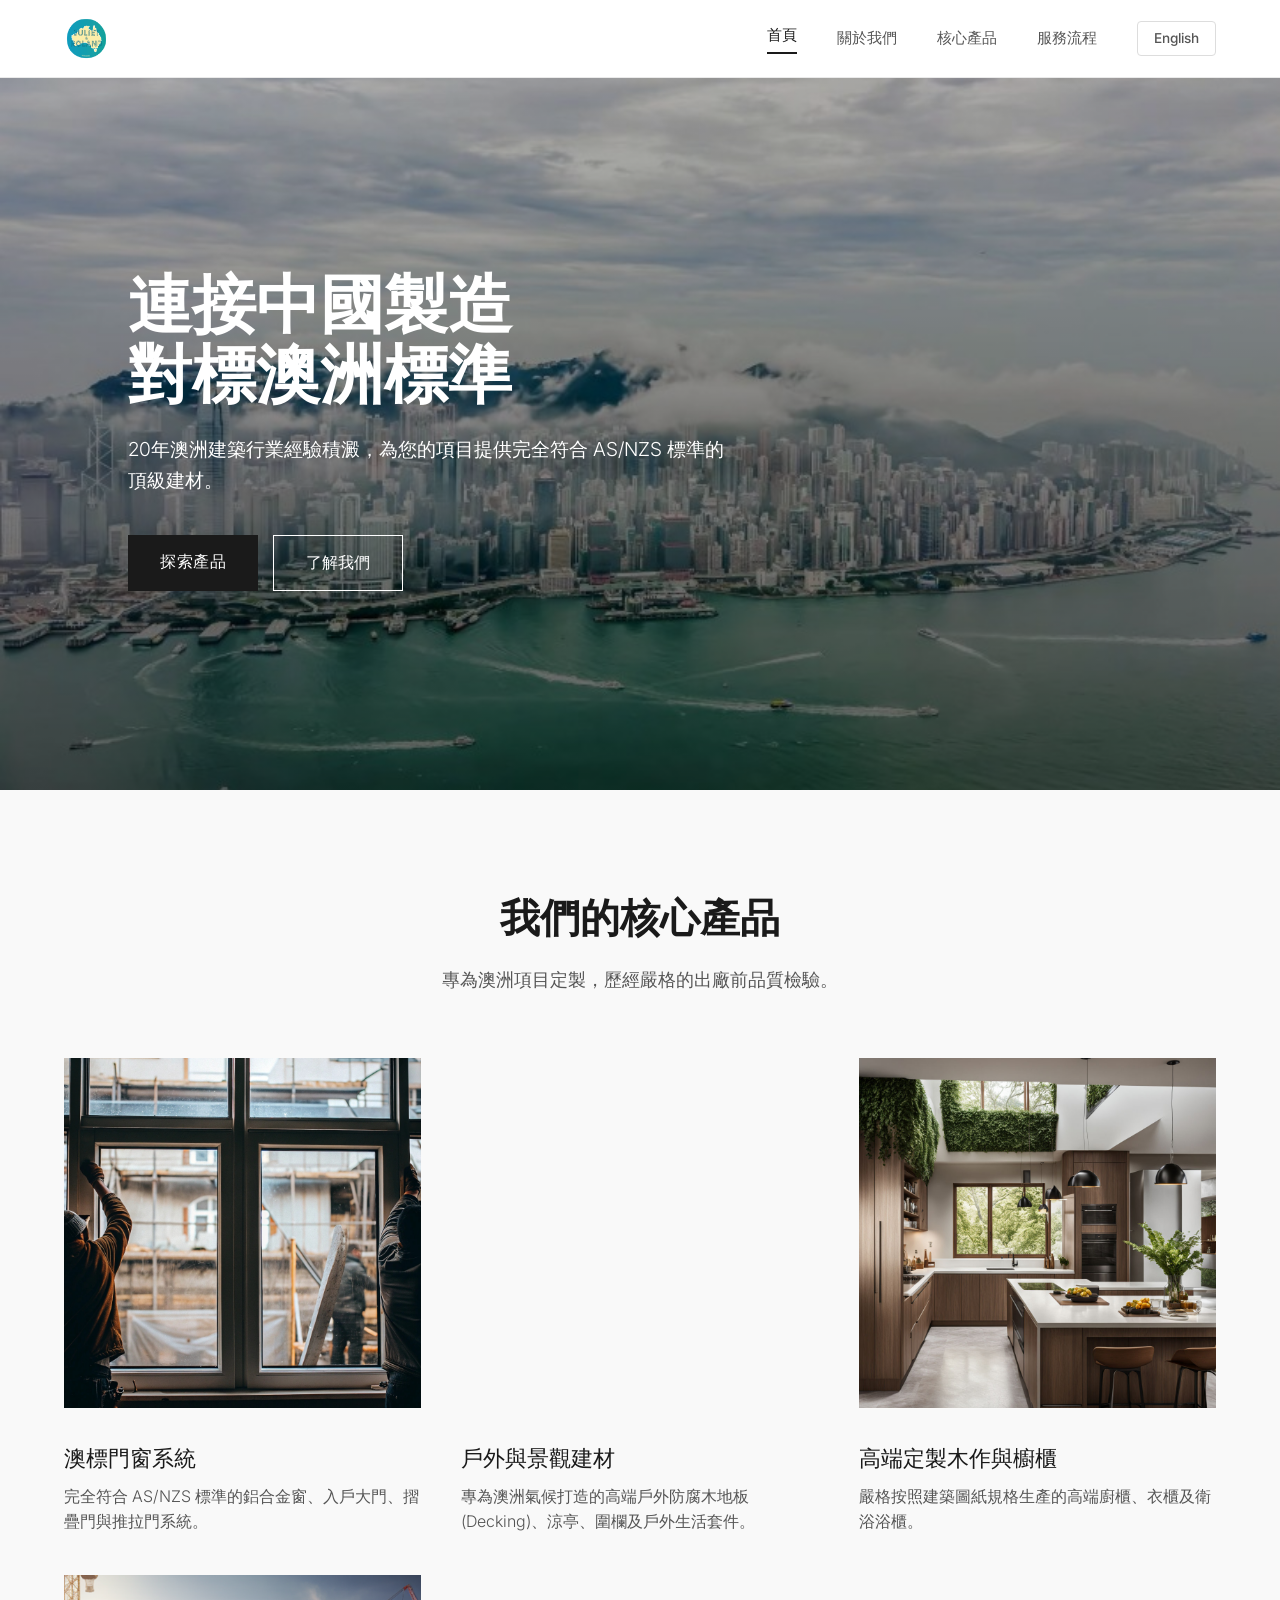
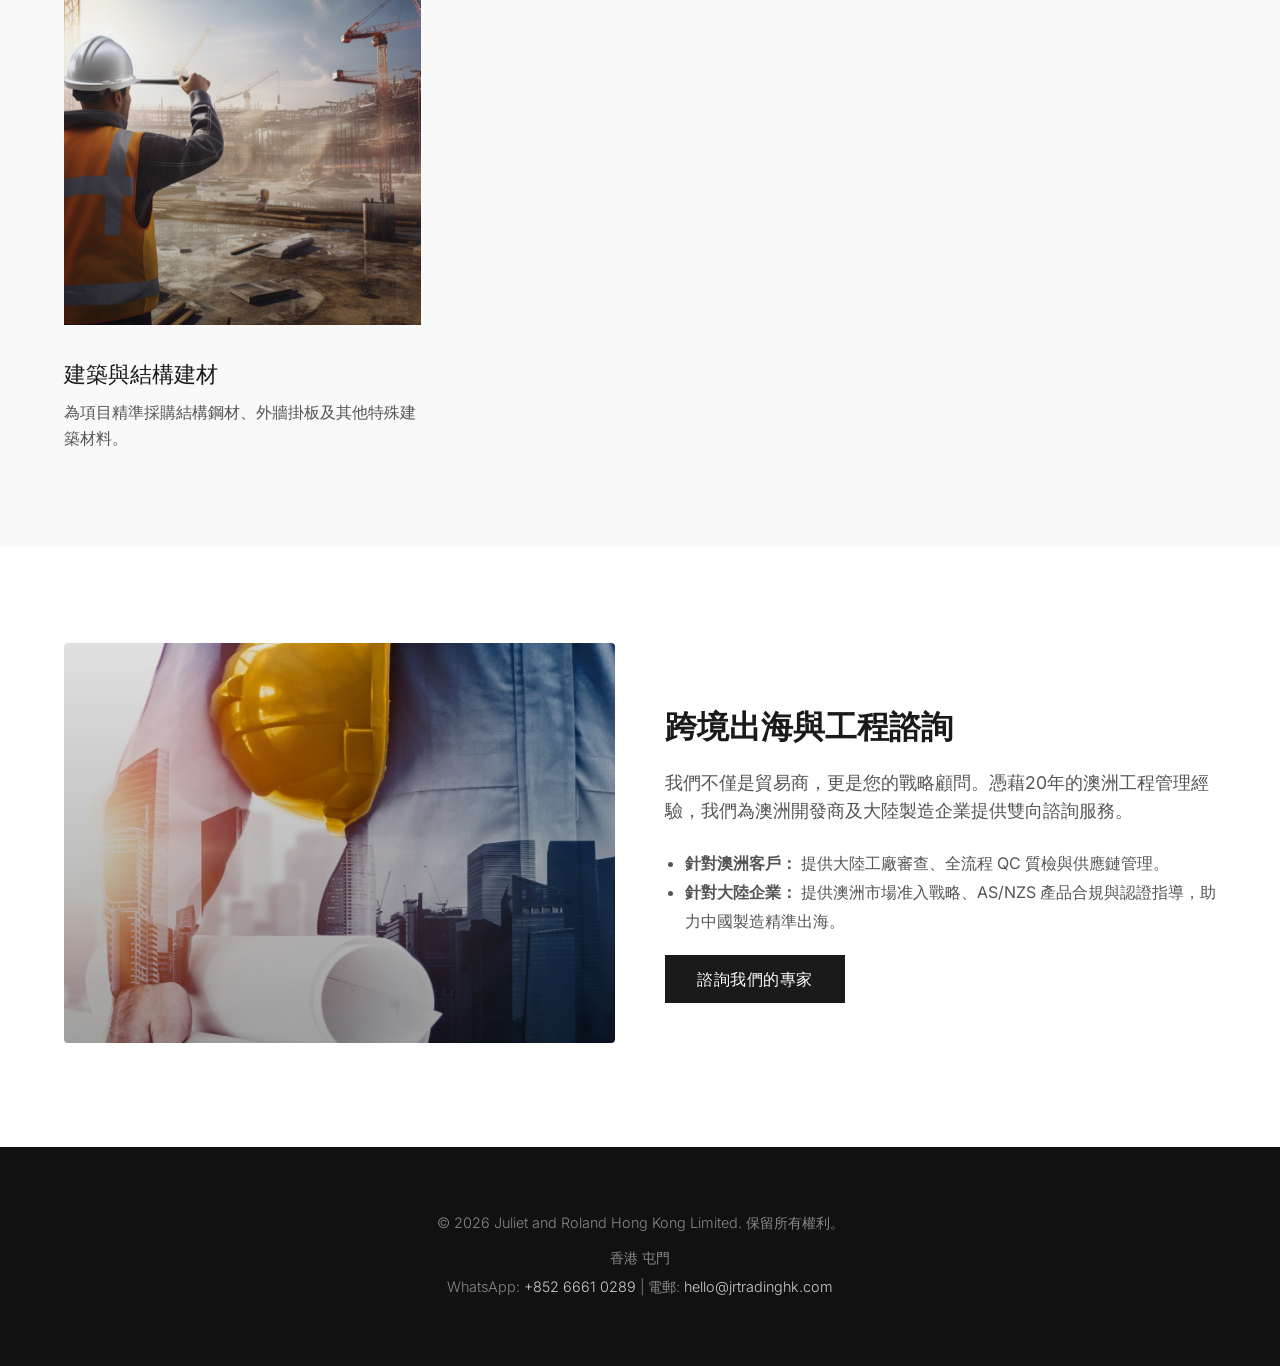
==== zh-hk/index.html @ 2c8ba81b "Add files via upload" ====
<!DOCTYPE html>
<html lang="zh-HK">
<head>
    <meta charset="UTF-8">
    <meta name="viewport" content="width=device-width, initial-scale=1.0">
    <title>首頁 | Juliet & Roland HK</title>
    <link rel="stylesheet" href="../assets/css/style.css">
</head>
<body>
    <header>
        <a href="index.html" class="logo"><img src="../assets/images/logo.png" alt="JR Trading HK Logo"></a>
        <div class="hamburger" onclick="document.getElementById('navLinks').classList.toggle('active')">
            <span></span><span></span><span></span>
        </div>
        <nav class="nav-links" id="navLinks">
            <a href="index.html" class="active">首頁</a>
            <a href="about-us.html">關於我們</a>
            <a href="products.html">核心產品</a>
            <a href="process.html">服務流程</a>
            <a href="../en-home.html" class="lang-btn">English</a>
        </nav>
    </header>

    <section class="hero">
        <h1>連接中國製造<br>對標澳洲標準</h1>
        <p>20年澳洲建築行業經驗積澱，為您的項目提供完全符合 AS/NZS 標準的頂級建材。</p>
        <div style="display: flex; gap: 15px;">
            <a href="products.html" class="btn-solid">探索產品</a>
            <a href="about-us.html" class="btn-outline">了解我們</a>
        </div>
    </section>

    <section class="section section-bg">
        <div class="text-center">
            <h2 class="title">我們的核心產品</h2>
            <p class="subtitle">專為澳洲項目定製，歷經嚴格的出廠前品質檢驗。</p>
        </div>
        <div class="grid-3">
            <a href="products.html" class="product-card">
                <div class="img-wrapper"><img src="../assets/images/product-windows.jpg" alt="澳標門窗"></div>
                <h3>澳標門窗系統</h3>
                <p>完全符合 AS/NZS 標準的鋁合金窗、入戶大門、摺疊門與推拉門系統。</p>
            </a>
            
            <!-- 🌟 Outdoor Video Card 🌟 -->
            <a href="products.html" class="product-card">
                <div class="img-wrapper">
                    <video autoplay loop muted playsinline>
                        <source src="../assets/images/product-outdoor.mp4" type="video/mp4">
                    </video>
                </div>
                <h3>戶外與景觀建材</h3>
                <p>專為澳洲氣候打造的高端戶外防腐木地板 (Decking)、涼亭、圍欄及戶外生活套件。</p>
            </a>

            <a href="products.html" class="product-card">
                <div class="img-wrapper"><img src="../assets/images/product-cabinets.jpg" alt="定製櫥櫃"></div>
                <h3>高端定製木作與櫥櫃</h3>
                <p>嚴格按照建築圖紙規格生產的高端廚櫃、衣櫃及衛浴浴櫃。</p>
            </a>
            <a href="products.html" class="product-card">
                <div class="img-wrapper"><img src="../assets/images/product-steel.jpg" alt="結構建材"></div>
                <h3>建築與結構建材</h3>
                <p>為項目精準採購結構鋼材、外牆掛板及其他特殊建築材料。</p>
            </a>
        </div>
    </section>

    <section class="section">
        <div style="display: flex; flex-wrap: wrap; gap: 50px; align-items: center; max-width: 1200px; margin: 0 auto;">
            <div style="flex: 1; min-width: 300px;">
                <img src="../assets/images/service-consulting.jpg" alt="跨境出海與工程諮詢" style="width: 100%; height: 400px; object-fit: cover; border-radius: 4px;">
            </div>
            <div style="flex: 1; min-width: 300px;">
                <h2 class="title" style="font-size: 2rem;">跨境出海與工程諮詢</h2>
                <p style="color: var(--text-light); margin-bottom: 1.5rem; font-size: 1.1rem;">我們不僅是貿易商，更是您的戰略顧問。憑藉20年的澳洲工程管理經驗，我們為澳洲開發商及大陸製造企業提供雙向諮詢服務。</p>
                <ul style="color: var(--text-light); margin-bottom: 2rem; padding-left: 20px; line-height: 1.8;">
                    <li><strong>針對澳洲客戶：</strong> 提供大陸工廠審查、全流程 QC 質檢與供應鏈管理。</li>
                    <li><strong>針對大陸企業：</strong> 提供澳洲市場准入戰略、AS/NZS 產品合規與認證指導，助力中國製造精準出海。</li>
                </ul>
                <a href="https://wa.me/85266610289" class="btn-solid" target="_blank">諮詢我們的專家</a>
            </div>
        </div>
    </section>

    <footer>
        <p>&copy; 2026 Juliet and Roland Hong Kong Limited. 保留所有權利。</p>
        <p style="margin-top: 10px; line-height: 2;">
            香港 屯門<br>
            WhatsApp: <a href="https://wa.me/85266610289" style="color: #ccc; text-decoration: none;">+852 6661 0289</a> | 
            電郵: <a href="mailto:hello@jrtradinghk.com" style="color: #ccc; text-decoration: none;">hello@jrtradinghk.com</a>
        </p>
    </footer>
</html>
---- assets/css/style.css ----
/* /assets/css/style.css - Metricon Inspired Style with Image Logo */
@import url('https://fonts.googleapis.com/css2?family=Inter:wght@300;400;500;600;700&display=swap');

:root {
    --text-dark: #1a1a1a;
    --text-light: #555555;
    --accent-color: #222222;
    --bg-light: #f9f9f9;
}

* { margin: 0; padding: 0; box-sizing: border-box; }
body { font-family: 'Inter', 'PingFang HK', sans-serif; color: var(--text-dark); line-height: 1.6; background-color: #ffffff; }

header {
    position: fixed; top: 0; width: 100%; z-index: 1000;
    background: #ffffff; padding: 1rem 5%;
    display: flex; justify-content: space-between; align-items: center;
    border-bottom: 1px solid #eaeaea; transition: all 0.3s ease;
}

/* 🌟 控制 Logo 图片的样式 🌟 */
.logo { display: flex; align-items: center; text-decoration: none; }
.logo img { height: 45px; width: auto; max-width: 200px; object-fit: contain; }

.nav-links { display: flex; gap: 40px; align-items: center; }
.nav-links a { color: var(--text-light); text-decoration: none; font-size: 0.95rem; font-weight: 500; transition: color 0.3s; }
.nav-links a:hover, .nav-links a.active { color: var(--text-dark); border-bottom: 2px solid var(--text-dark); padding-bottom: 4px; }
.lang-btn { border: 1px solid #ddd; padding: 6px 16px; border-radius: 4px; font-size: 0.85rem !important; }
.lang-btn:hover { background: #f4f4f4; border-bottom: 1px solid #ddd !important; }

.hamburger { display: none; cursor: pointer; flex-direction: column; gap: 5px; }
.hamburger span { width: 25px; height: 2px; background: var(--text-dark); }

.hero {
    height: 80vh; min-height: 500px; display: flex; flex-direction: column; justify-content: center; align-items: flex-start; padding: 0 10%;
    background: linear-gradient(rgba(0,0,0,0.3), rgba(0,0,0,0.5)), url('../images/hero-home.jpg') center/cover;
    color: white; margin-top: 70px;
}
.hero h1 { font-size: 4rem; font-weight: 600; line-height: 1.1; margin-bottom: 1.5rem; max-width: 800px; }
.hero p { font-size: 1.2rem; margin-bottom: 2.5rem; font-weight: 300; max-width: 600px; }

.btn-solid { background: var(--text-dark); color: white; padding: 14px 32px; text-decoration: none; font-weight: 500; letter-spacing: 0.5px; transition: 0.3s; }
.btn-solid:hover { background: #444; }
.btn-outline { border: 1px solid white; color: white; padding: 14px 32px; text-decoration: none; font-weight: 500; transition: 0.3s; }
.btn-outline:hover { background: white; color: var(--text-dark); }

.section { padding: 6rem 5%; }
.section-bg { background-color: var(--bg-light); }
.text-center { text-align: center; }
.title { font-size: 2.5rem; font-weight: 600; margin-bottom: 1rem; color: var(--text-dark); }
.subtitle { font-size: 1.1rem; color: var(--text-light); margin-bottom: 4rem; font-weight: 300; }

.grid-3 { display: grid; grid-template-columns: repeat(auto-fit, minmax(320px, 1fr)); gap: 40px; }
.product-card { text-decoration: none; color: inherit; display: block; }
.img-wrapper { overflow: hidden; margin-bottom: 1.5rem; }
.product-card img, .product-card video { width: 100%; height: 350px; object-fit: cover; transition: transform 0.6s ease; }
.product-card:hover img, .product-card:hover video { transform: scale(1.05); }
.product-card h3 { font-size: 1.4rem; font-weight: 500; margin-bottom: 0.5rem; }
.product-card p { color: var(--text-light); font-weight: 300; }

footer { background: #111; color: #888; padding: 4rem 5%; text-align: center; font-size: 0.9rem; font-weight: 300; }

@media (max-width: 768px) {
    .nav-links { display: none; flex-direction: column; position: absolute; top: 100%; left: 0; width: 100%; background: #fff; padding: 2rem 0; box-shadow: 0 10px 15px -3px rgba(0,0,0,0.1); }
    .nav-links.active { display: flex; }
    .hamburger { display: flex; }
    .hero h1 { font-size: 2.5rem; }
    .hero { height: 60vh; }
}
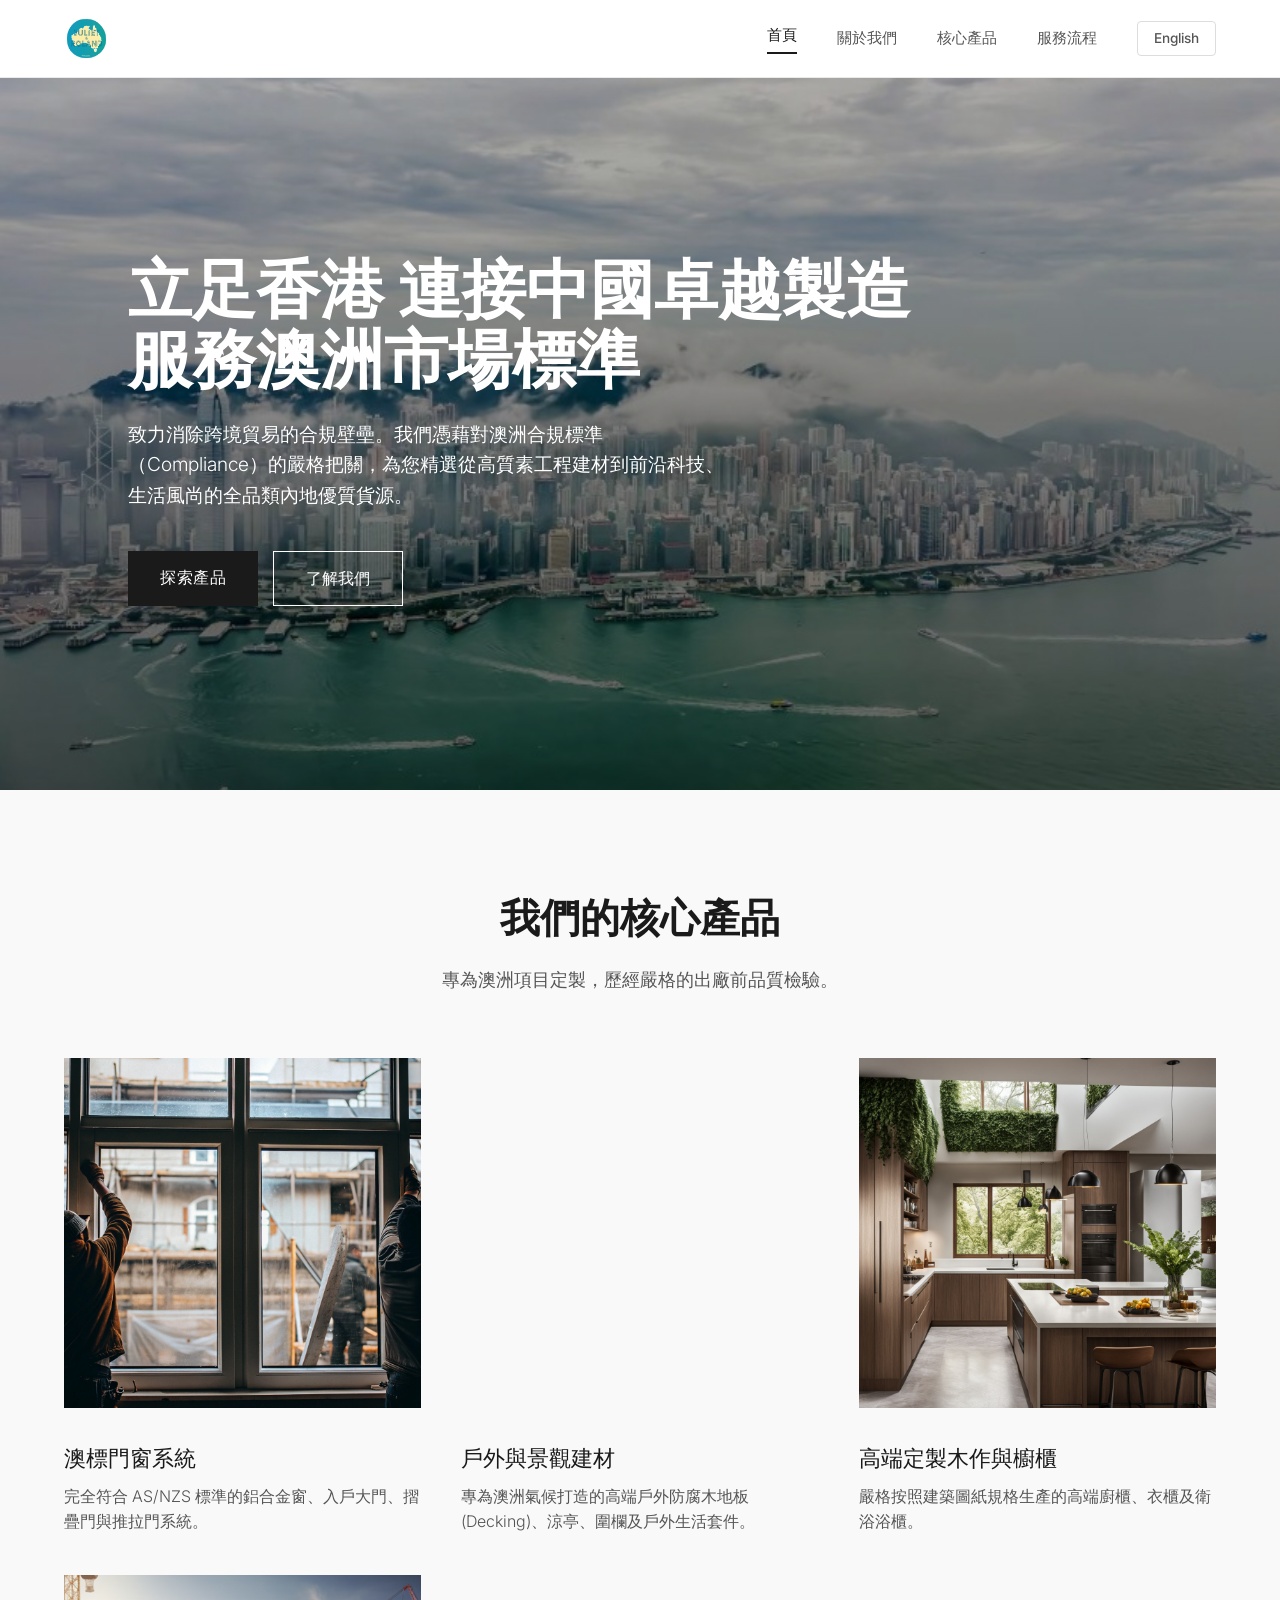
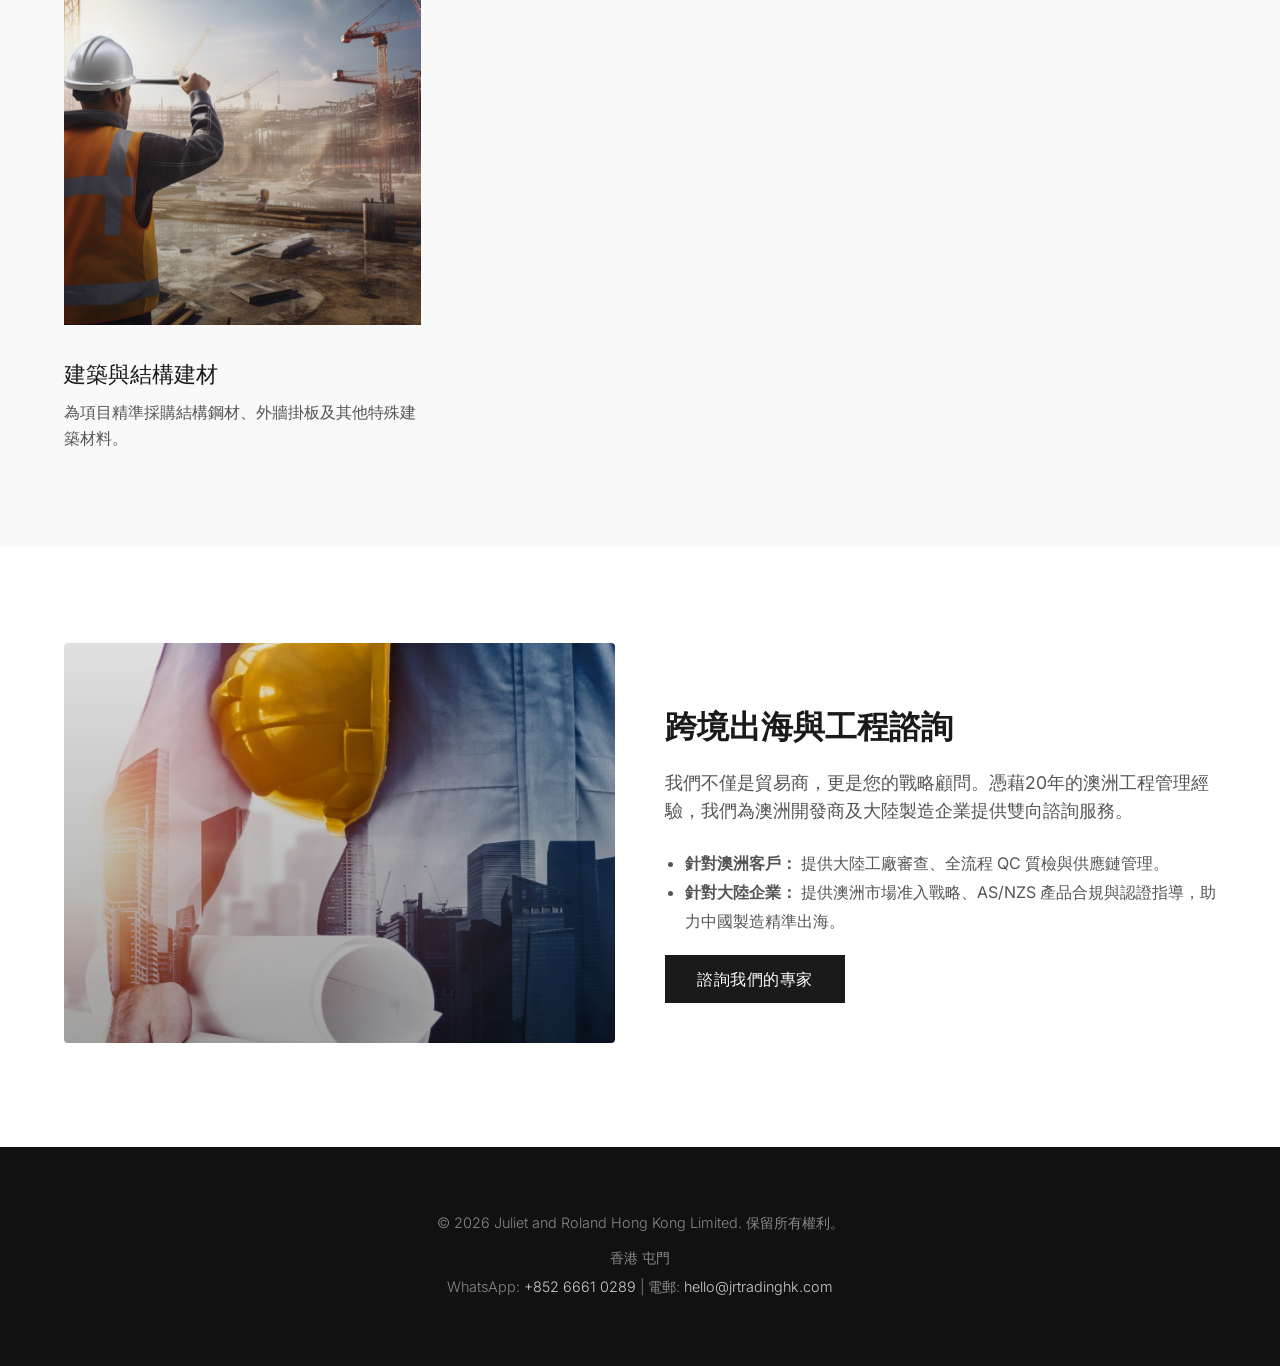
==== commit 2a792aeb: "Update index.html" ====
--- a/zh-hk/index.html
+++ b/zh-hk/index.html
@@ -3,8 +3,9 @@
 <head>
     <meta charset="UTF-8">
     <meta name="viewport" content="width=device-width, initial-scale=1.0">
-    <title>首頁 | Juliet & Roland HK</title>
+    <title>首頁 | Juliet & Roland Hong Kong Limited</title>
     <link rel="stylesheet" href="../assets/css/style.css">
+    <link rel="canonical" href="https://jrtradinghk.com/zh-hk/index.html" />
 </head>
 <body>
     <header>
@@ -22,8 +23,8 @@
     </header>
 
     <section class="hero">
-        <h1>連接中國製造<br>對標澳洲標準</h1>
-        <p>20年澳洲建築行業經驗積澱，為您的項目提供完全符合 AS/NZS 標準的頂級建材。</p>
+        <h1>立足香港 連接中國卓越製造<br>服務澳洲市場標準</h1>
+        <p>致力消除跨境貿易的合規壁壘。我們憑藉對澳洲合規標準（Compliance）的嚴格把關，為您精選從高質素工程建材到前沿科技、生活風尚的全品類內地優質貨源。</p>
         <div style="display: flex; gap: 15px;">
             <a href="products.html" class="btn-solid">探索產品</a>
             <a href="about-us.html" class="btn-outline">了解我們</a>
@@ -91,4 +92,4 @@
             電郵: <a href="mailto:hello@jrtradinghk.com" style="color: #ccc; text-decoration: none;">hello@jrtradinghk.com</a>
         </p>
     </footer>
-</html>+</html>
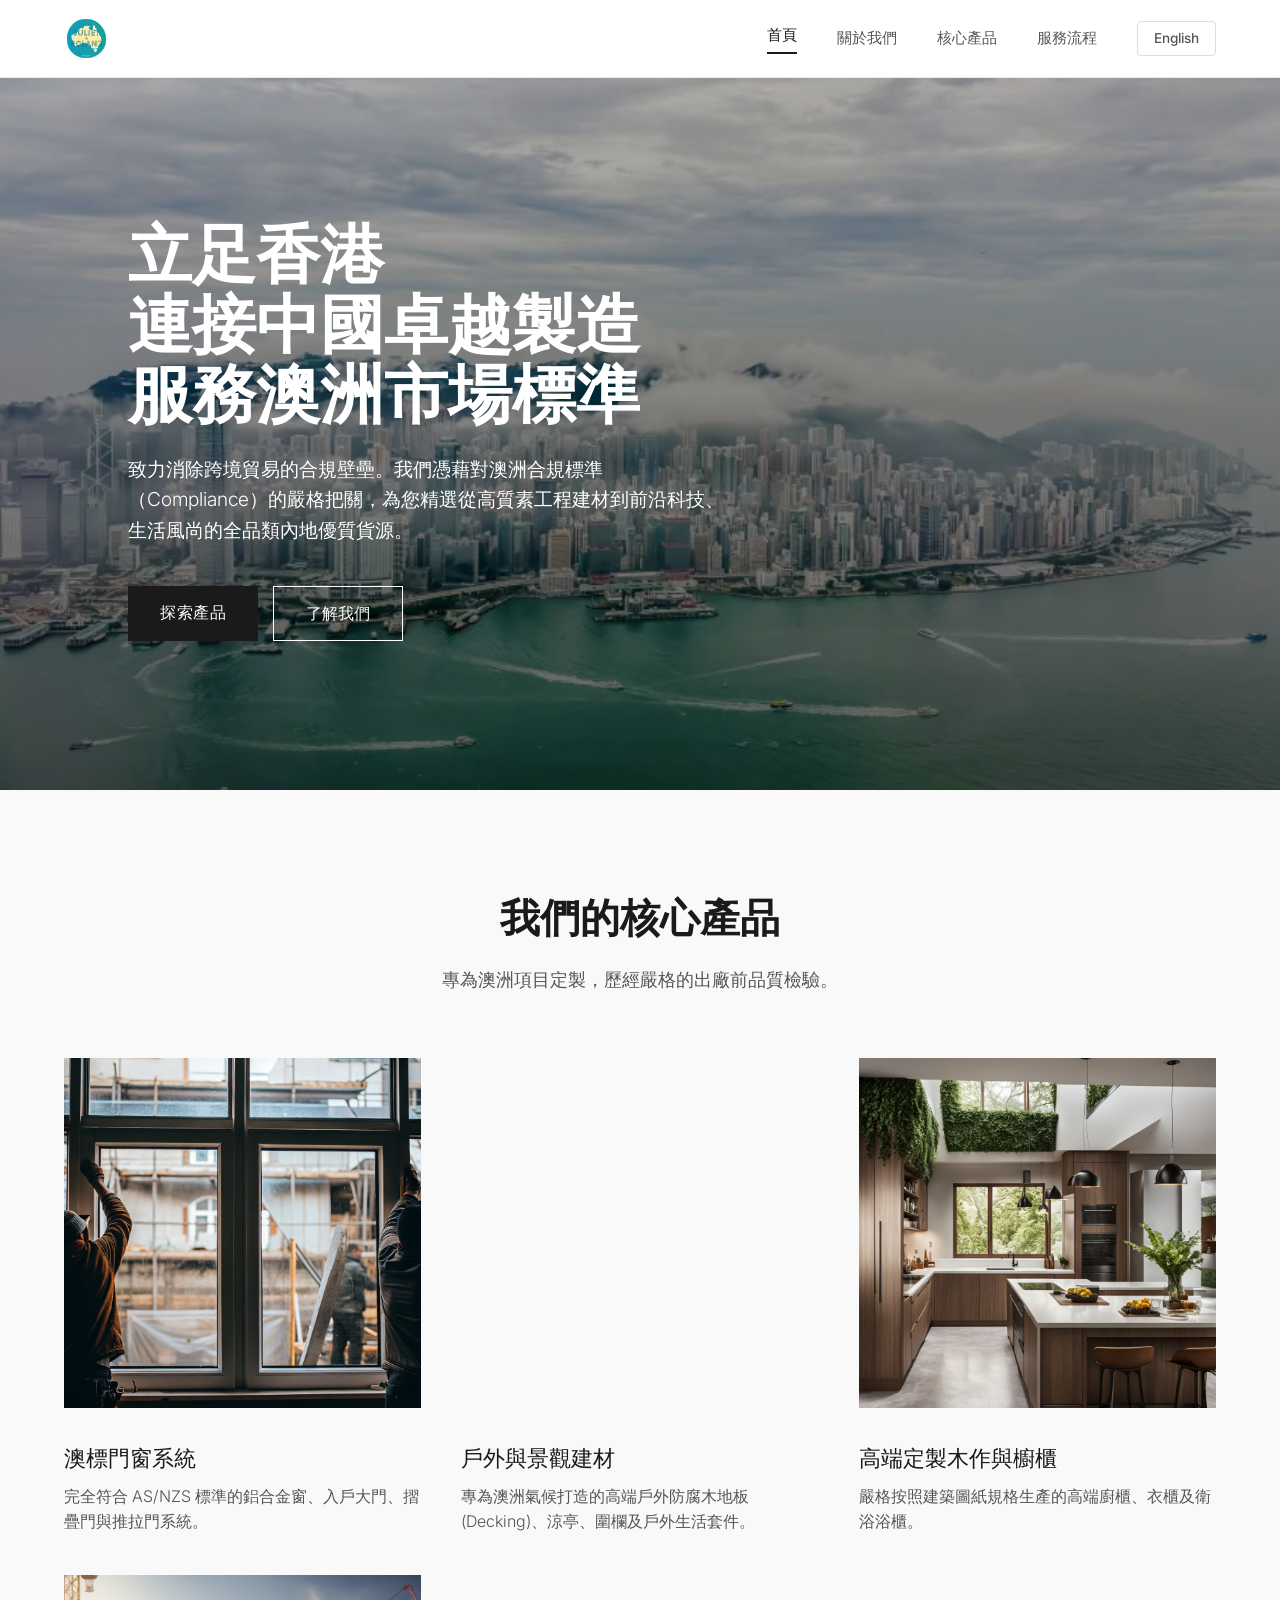
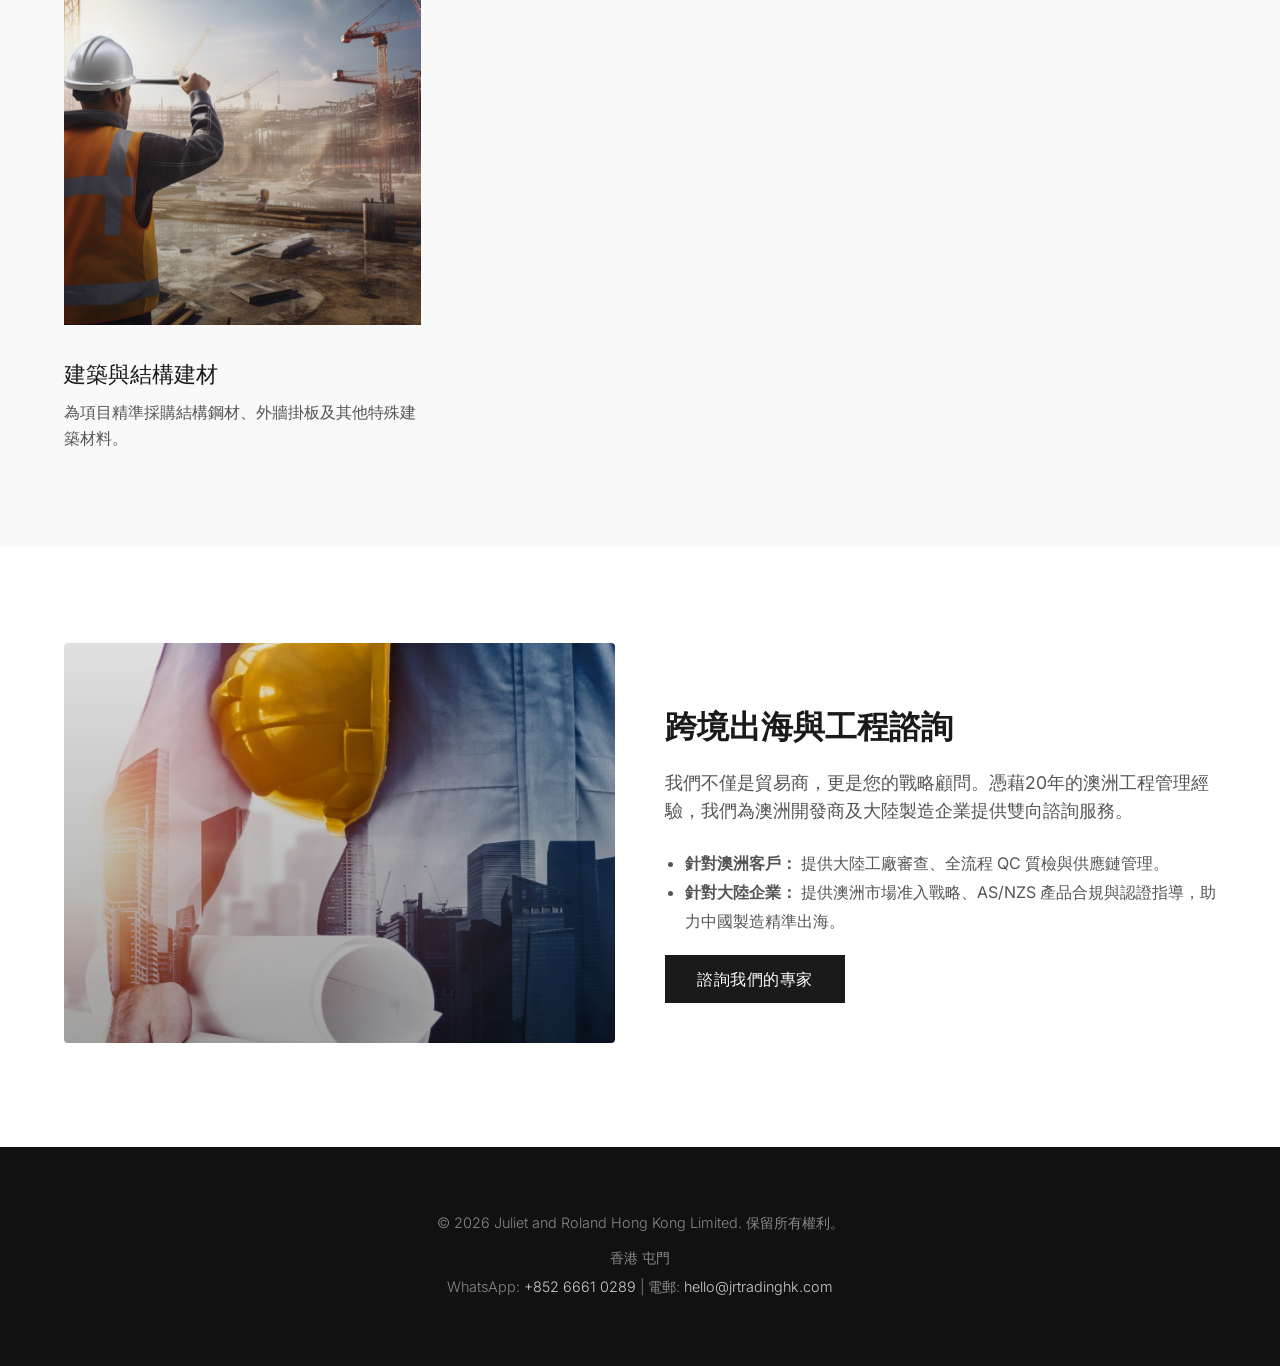
==== commit 899941fe: "Update index.html" ====
--- a/zh-hk/index.html
+++ b/zh-hk/index.html
@@ -23,7 +23,7 @@
     </header>
 
     <section class="hero">
-        <h1>立足香港 連接中國卓越製造<br>服務澳洲市場標準</h1>
+        <h1>立足香港<br>連接中國卓越製造<br>服務澳洲市場標準</h1>
         <p>致力消除跨境貿易的合規壁壘。我們憑藉對澳洲合規標準（Compliance）的嚴格把關，為您精選從高質素工程建材到前沿科技、生活風尚的全品類內地優質貨源。</p>
         <div style="display: flex; gap: 15px;">
             <a href="products.html" class="btn-solid">探索產品</a>
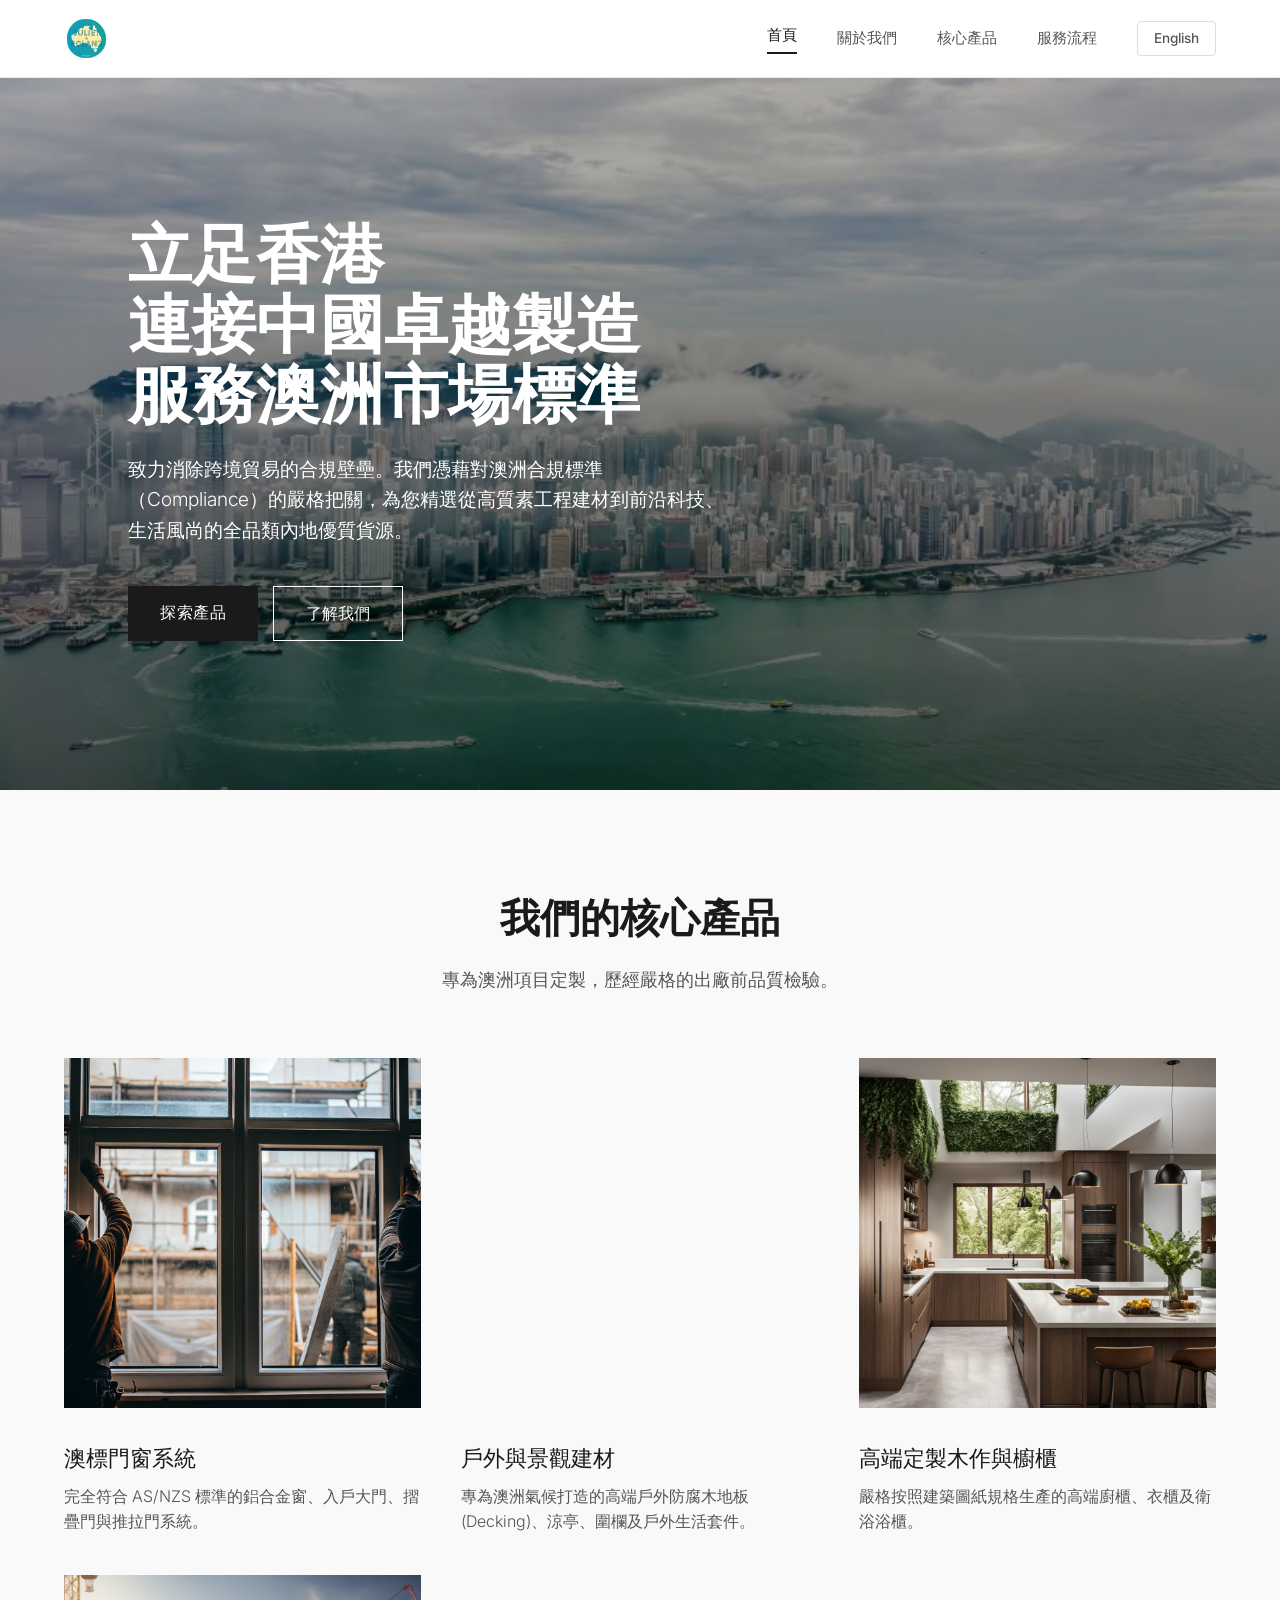
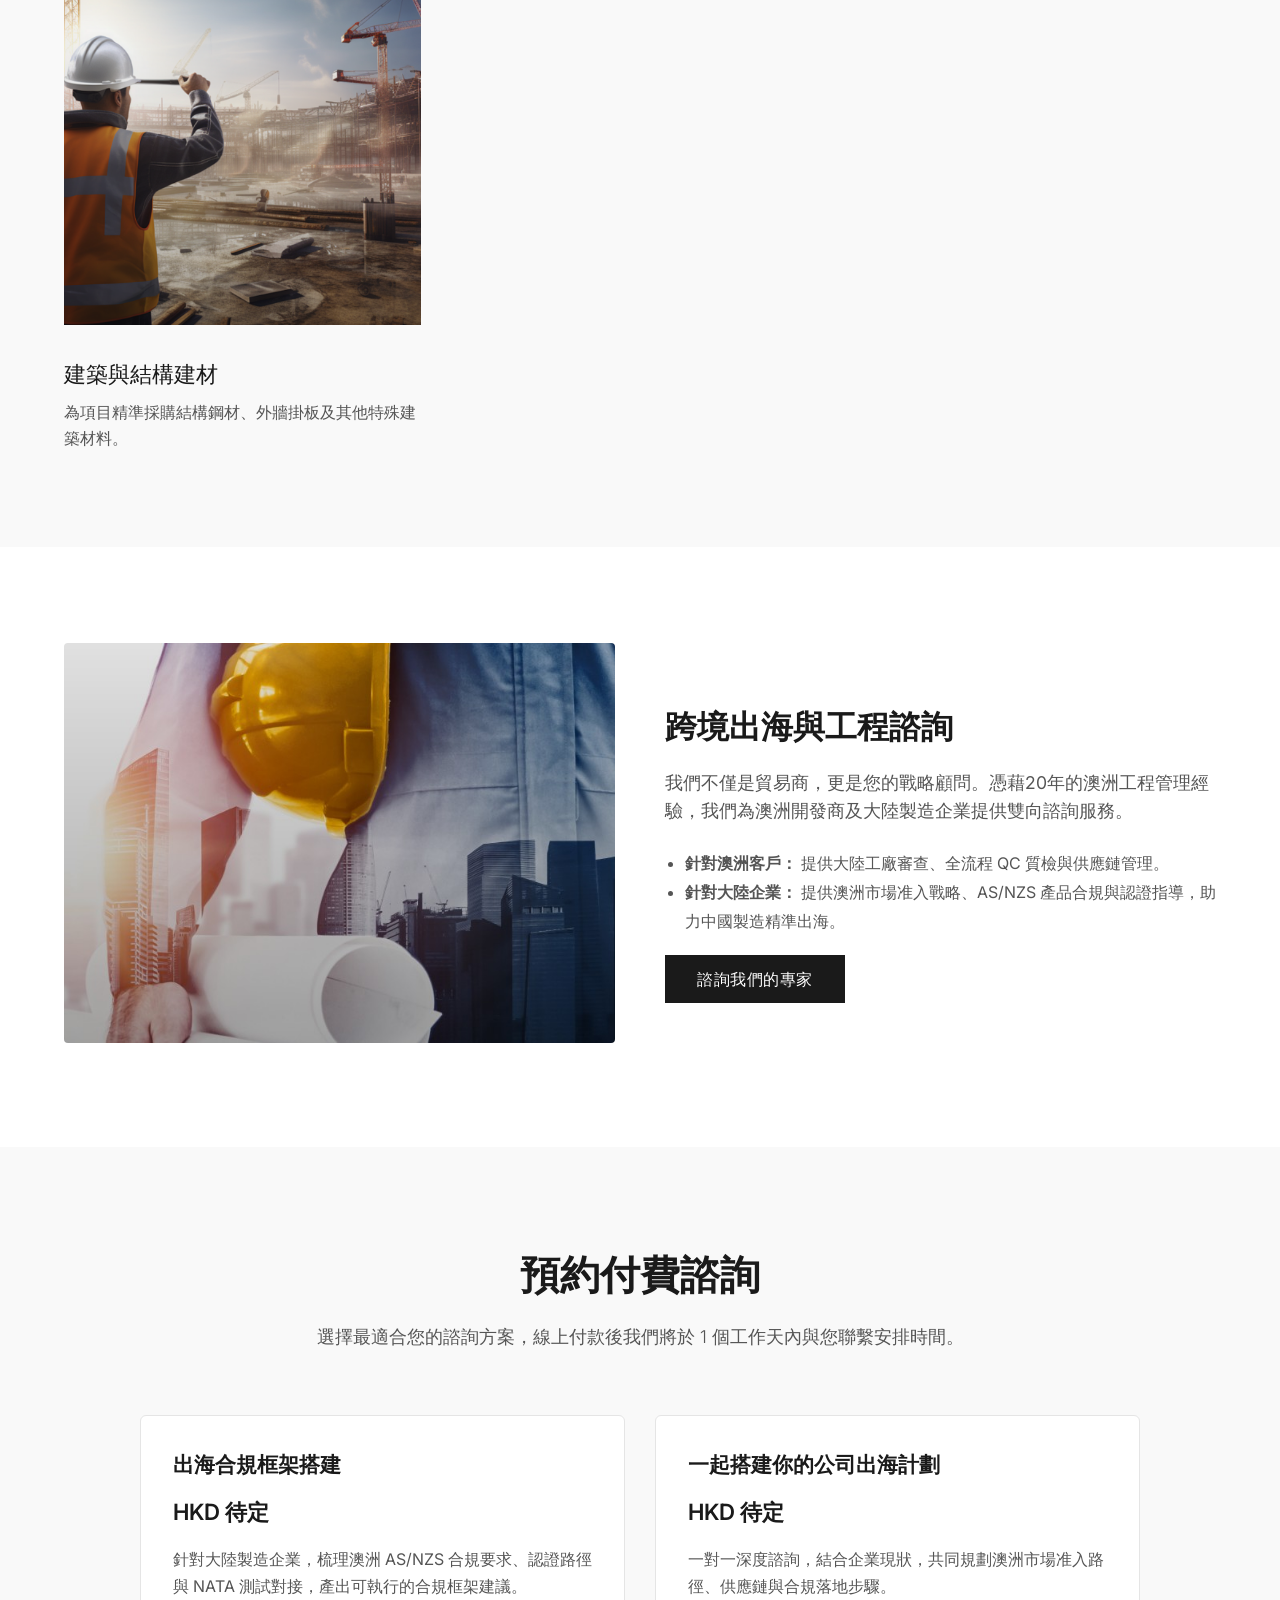
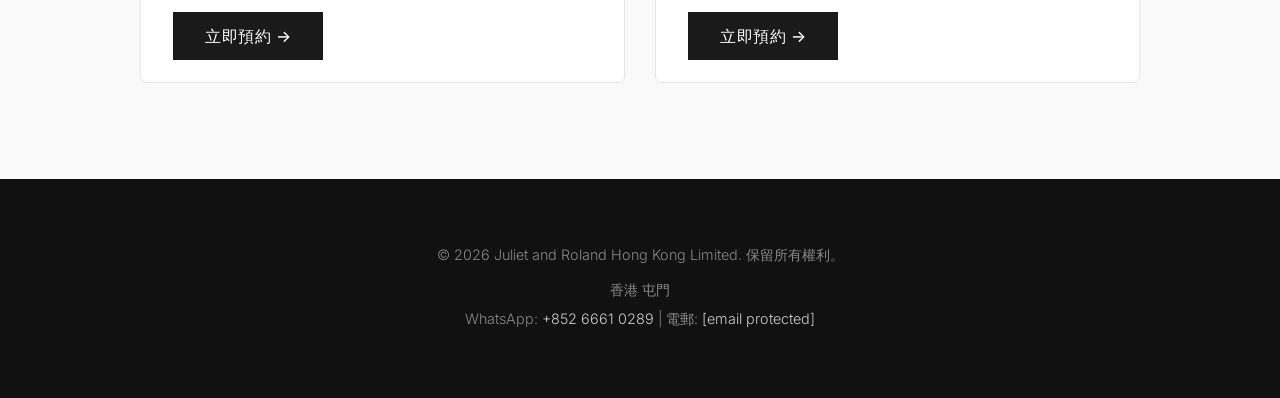
==== commit 7c3895e5: "Update index.html" ====
--- a/zh-hk/index.html
+++ b/zh-hk/index.html
@@ -6,6 +6,40 @@
     <title>首頁 | Juliet & Roland Hong Kong Limited</title>
     <link rel="stylesheet" href="../assets/css/style.css">
     <link rel="canonical" href="https://jrtradinghk.com/zh-hk/index.html" />
+    <style>
+        /* ── 付費預約卡片（Stripe Payment Link 佔位）───────────────────── */
+        .booking-grid {
+            display: flex;
+            flex-wrap: wrap;
+            gap: 30px;
+            max-width: 1000px;
+            margin: 0 auto;
+        }
+        .booking-card {
+            flex: 1;
+            min-width: 280px;
+            background: #fff;
+            border: 1px solid #e5e5e5;
+            border-radius: 6px;
+            padding: 2rem;
+            text-align: left;
+        }
+        .booking-card h3 {
+            font-size: 1.3rem;
+            margin-bottom: 0.8rem;
+        }
+        .booking-card p {
+            color: var(--text-light);
+            margin-bottom: 1.5rem;
+            line-height: 1.7;
+        }
+        .booking-card .price {
+            font-size: 1.4rem;
+            font-weight: 600;
+            margin-bottom: 1rem;
+            display: block;
+        }
+    </style>
 </head>
 <body>
     <header>
@@ -42,7 +76,7 @@
                 <h3>澳標門窗系統</h3>
                 <p>完全符合 AS/NZS 標準的鋁合金窗、入戶大門、摺疊門與推拉門系統。</p>
             </a>
-            
+
             <!-- 🌟 Outdoor Video Card 🌟 -->
             <a href="products.html" class="product-card">
                 <div class="img-wrapper">
@@ -84,12 +118,39 @@
         </div>
     </section>
 
+    <!-- ═══════════════════════════════════════════════════════════
+         付費預約區塊 — Stripe Payment Link 佔位符
+         上線前：把兩個 href 換成真實的 Stripe Payment Link
+         （Stripe Dashboard → Payment Links → 建立產品 → 複製連結）
+    ═══════════════════════════════════════════════════════════ -->
+    <section class="section section-bg">
+        <div class="text-center" style="margin-bottom: 2.5rem;">
+            <h2 class="title">預約付費諮詢</h2>
+            <p class="subtitle">選擇最適合您的諮詢方案，線上付款後我們將於 1 個工作天內與您聯繫安排時間。</p>
+        </div>
+        <div class="booking-grid">
+            <div class="booking-card">
+                <h3>出海合規框架搭建</h3>
+                <span class="price">HKD 待定</span>
+                <p>針對大陸製造企業，梳理澳洲 AS/NZS 合規要求、認證路徑與 NATA 測試對接，產出可執行的合規框架建議。</p>
+                <a href="https://buy.stripe.com/fZu7sNeDw2KDbd13CS04800" class="btn-solid" target="_blank">立即預約 →</a>
+            </div>
+            <div class="booking-card">
+                <h3>一起搭建你的公司出海計劃</h3>
+                <span class="price">HKD 待定</span>
+                <p>一對一深度諮詢，結合企業現狀，共同規劃澳洲市場准入路徑、供應鏈與合規落地步驟。</p>
+                <a href="https://buy.stripe.com/fZu7sNeDw2KDbd13CS04800" class="btn-solid" target="_blank">立即預約 →</a>
+            </div>
+        </div>
+    </section>
+
     <footer>
         <p>&copy; 2026 Juliet and Roland Hong Kong Limited. 保留所有權利。</p>
         <p style="margin-top: 10px; line-height: 2;">
             香港 屯門<br>
             WhatsApp: <a href="https://wa.me/85266610289" style="color: #ccc; text-decoration: none;">+852 6661 0289</a> | 
-            電郵: <a href="mailto:hello@jrtradinghk.com" style="color: #ccc; text-decoration: none;">hello@jrtradinghk.com</a>
+            電郵: <a href="/cdn-cgi/l/email-protection#7f171a1313103f150d0b0d1e1b1611181714511c1012" style="color: #ccc; text-decoration: none;"><span class="__cf_email__" data-cfemail="bad2dfd6d6d5fad0c8cec8dbded3d4ddd2d194d9d5d7">[email&#160;protected]</span></a>
         </p>
     </footer>
+<script data-cfasync="false" src="/cdn-cgi/scripts/5c5dd728/cloudflare-static/email-decode.min.js"></script><script type="module" src="https://static.cloudflareinsights.com/beacon.min.js/v4513226cdae34746b4dedf0b4dfa099e1781791509496" integrity="sha512-ZE9pZaUXND66v380QUtch/5sE9tPFh2zg45pR2PB0CVkCtOREv2AJKkSidISWkysEuQ0EH8faUU5du78bx87UQ==" data-cf-beacon='{"version":"2024.11.0","token":"1346921a63df40ac875e0188ce0958f3","r":1}' crossorigin="anonymous"></script>
 </html>
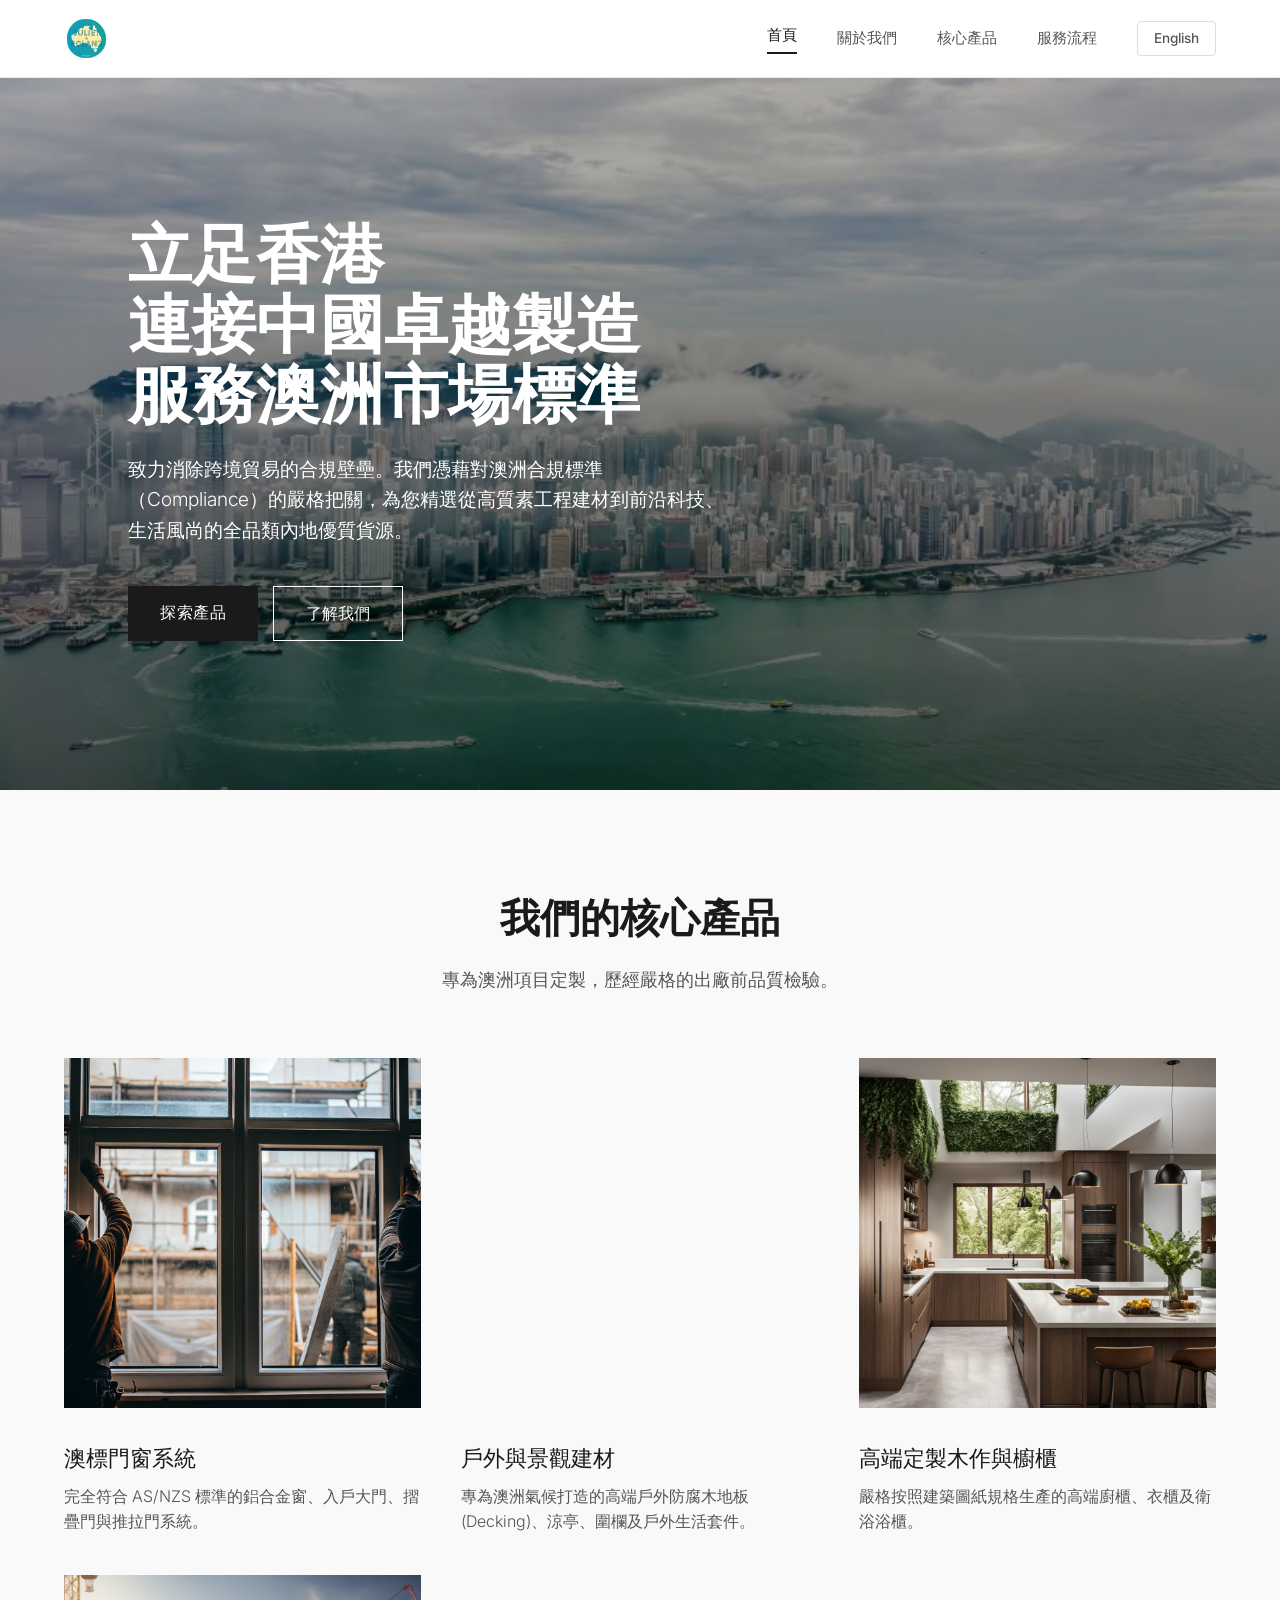
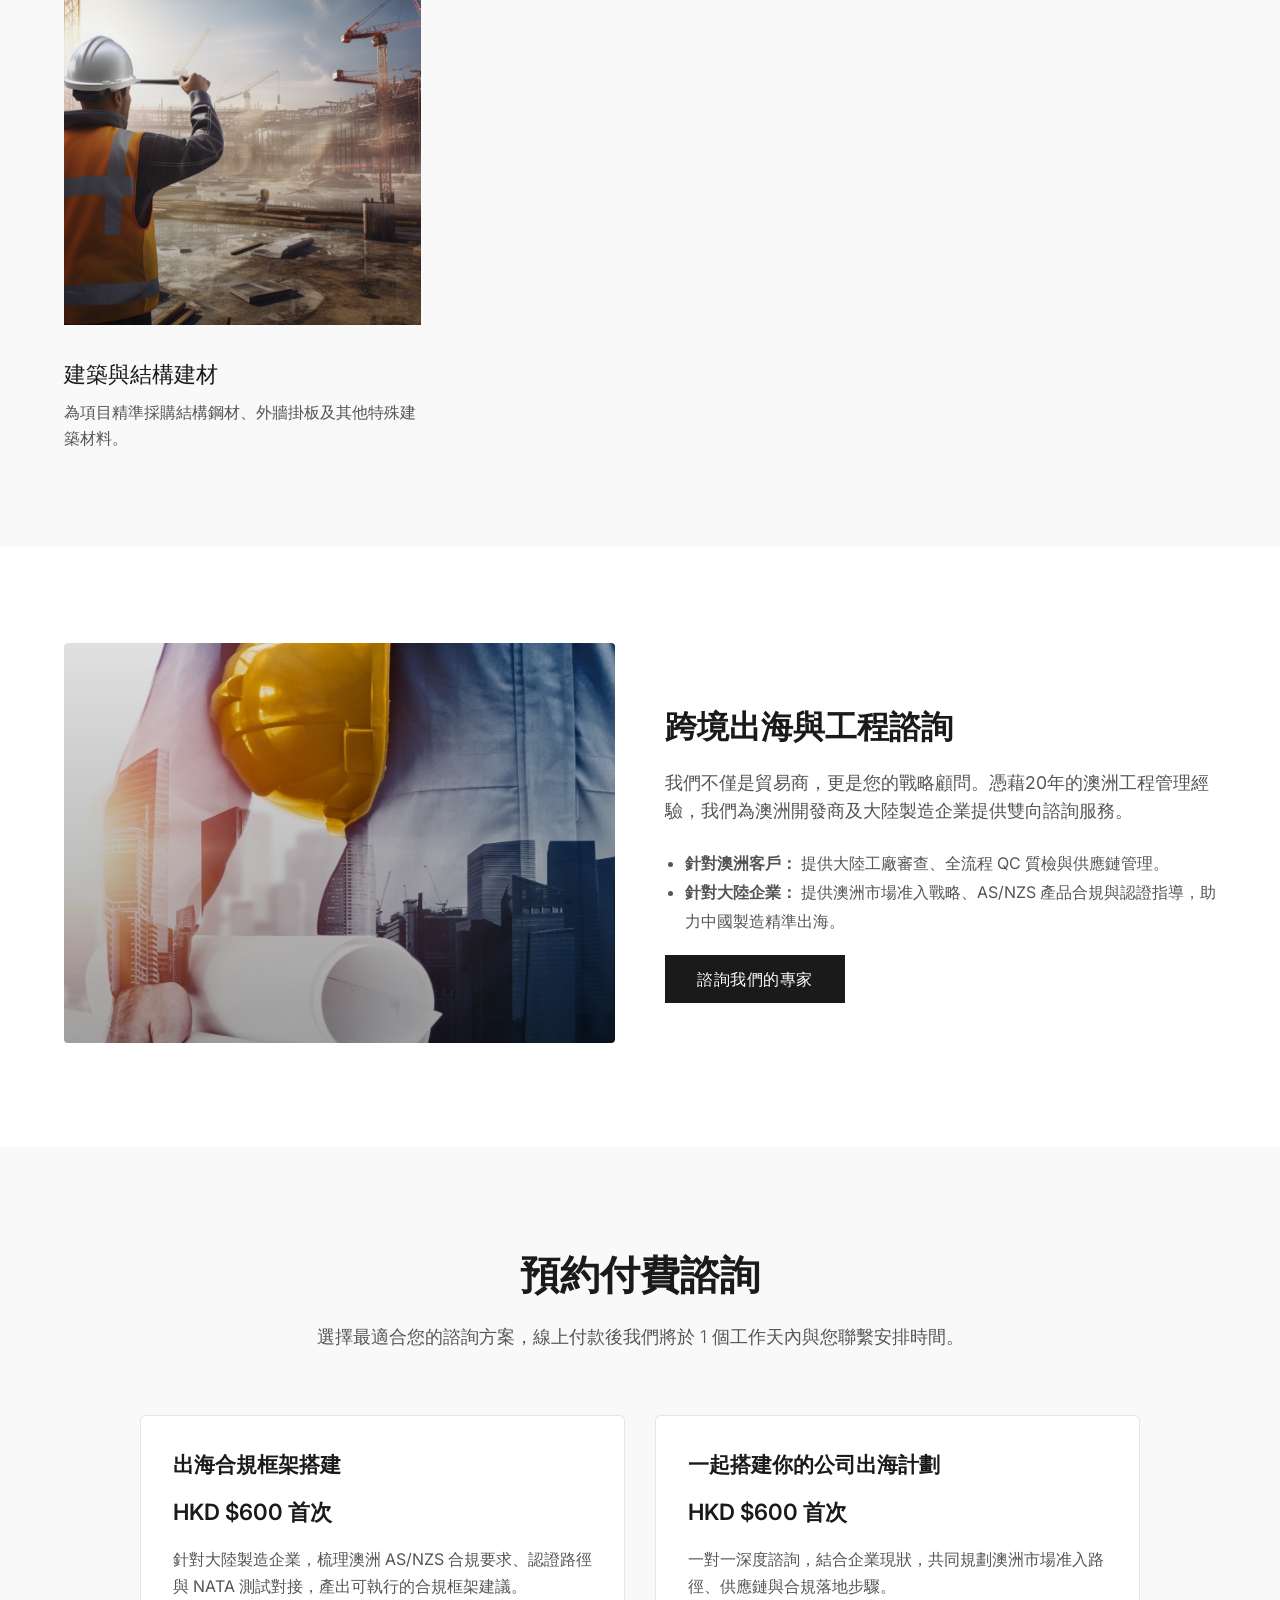
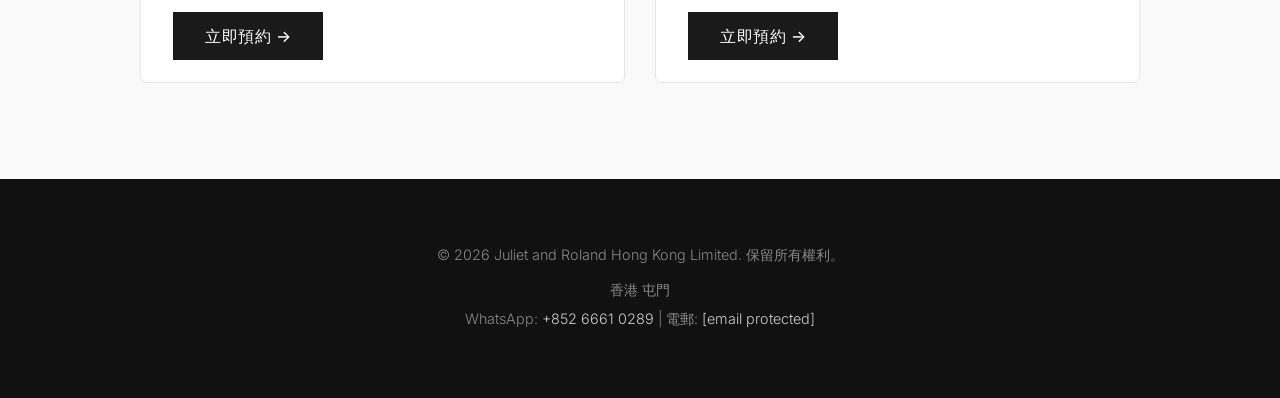
==== commit 92247761: "Update index.html" ====
--- a/zh-hk/index.html
+++ b/zh-hk/index.html
@@ -131,13 +131,13 @@
         <div class="booking-grid">
             <div class="booking-card">
                 <h3>出海合規框架搭建</h3>
-                <span class="price">HKD 待定</span>
+                <span class="price">HKD $600 首次</span>
                 <p>針對大陸製造企業，梳理澳洲 AS/NZS 合規要求、認證路徑與 NATA 測試對接，產出可執行的合規框架建議。</p>
                 <a href="https://buy.stripe.com/fZu7sNeDw2KDbd13CS04800" class="btn-solid" target="_blank">立即預約 →</a>
             </div>
             <div class="booking-card">
                 <h3>一起搭建你的公司出海計劃</h3>
-                <span class="price">HKD 待定</span>
+                <span class="price">HKD $600 首次</span>
                 <p>一對一深度諮詢，結合企業現狀，共同規劃澳洲市場准入路徑、供應鏈與合規落地步驟。</p>
                 <a href="https://buy.stripe.com/fZu7sNeDw2KDbd13CS04800" class="btn-solid" target="_blank">立即預約 →</a>
             </div>
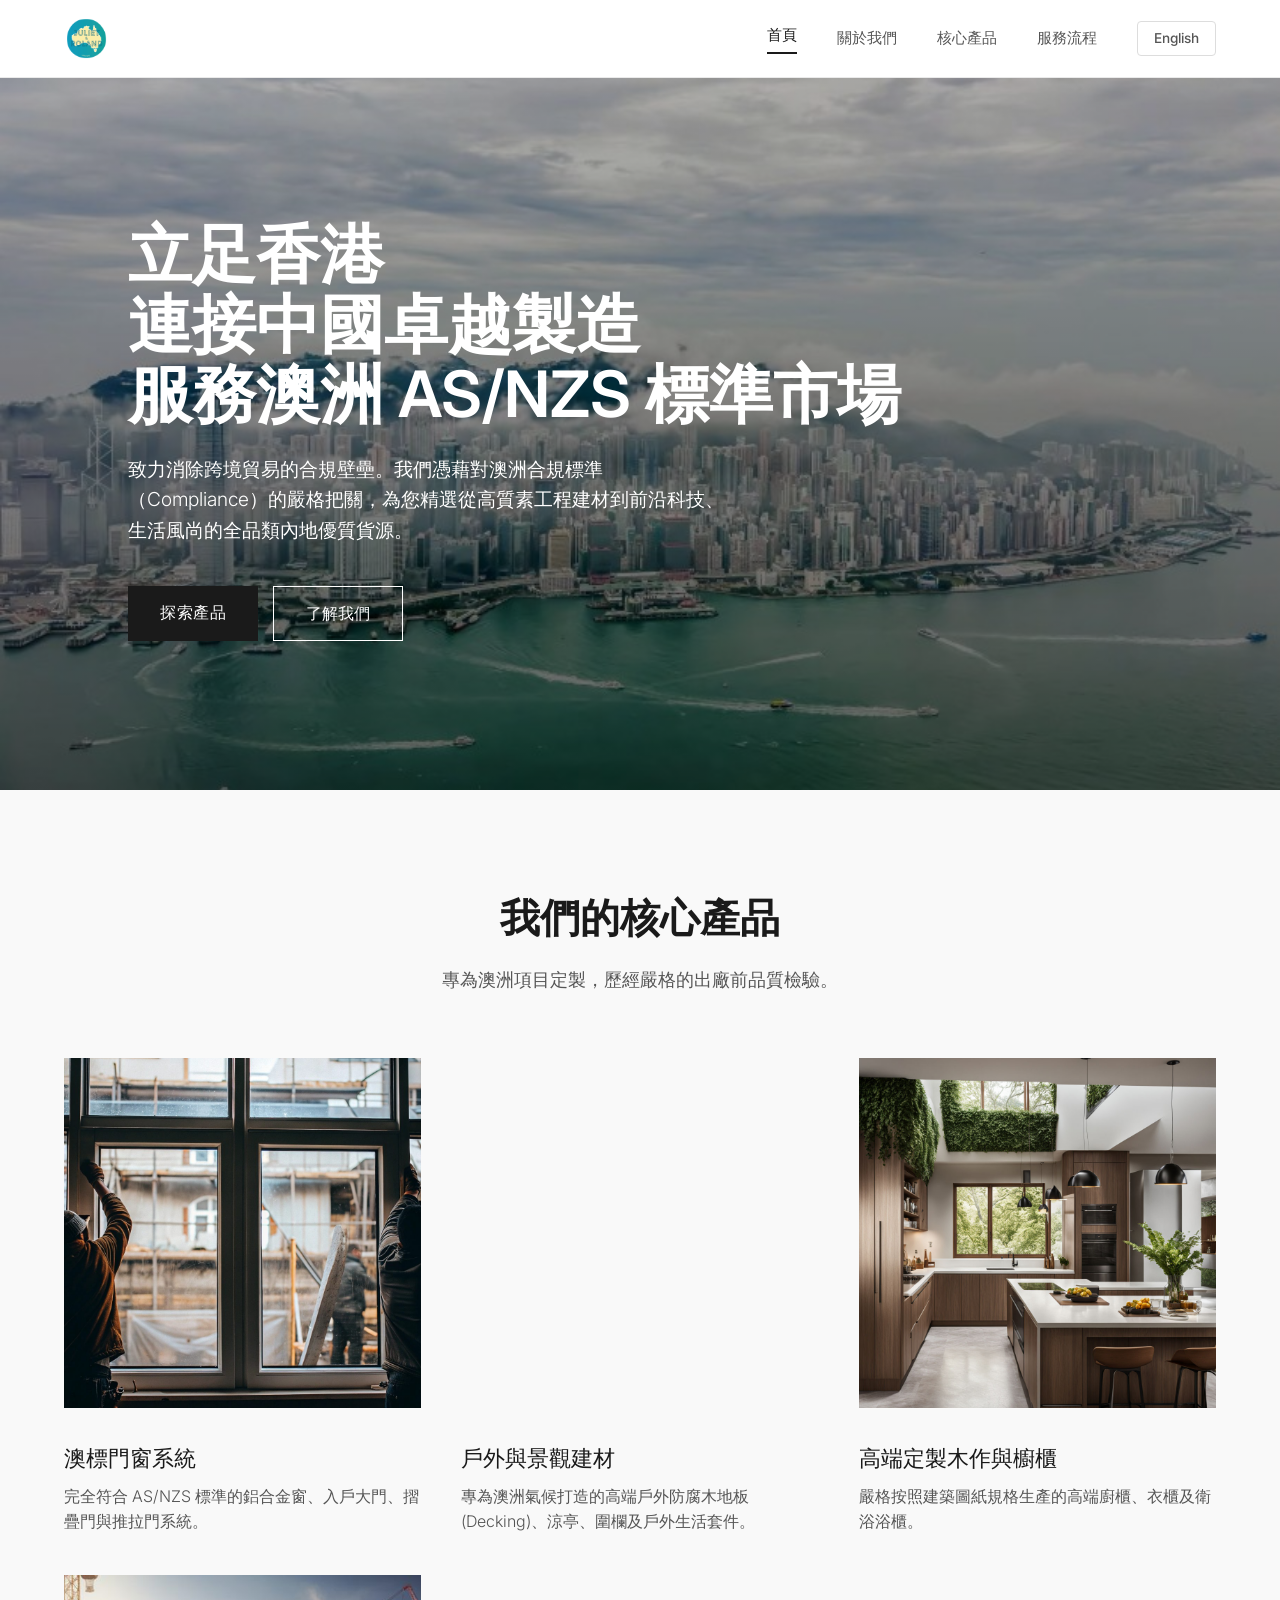
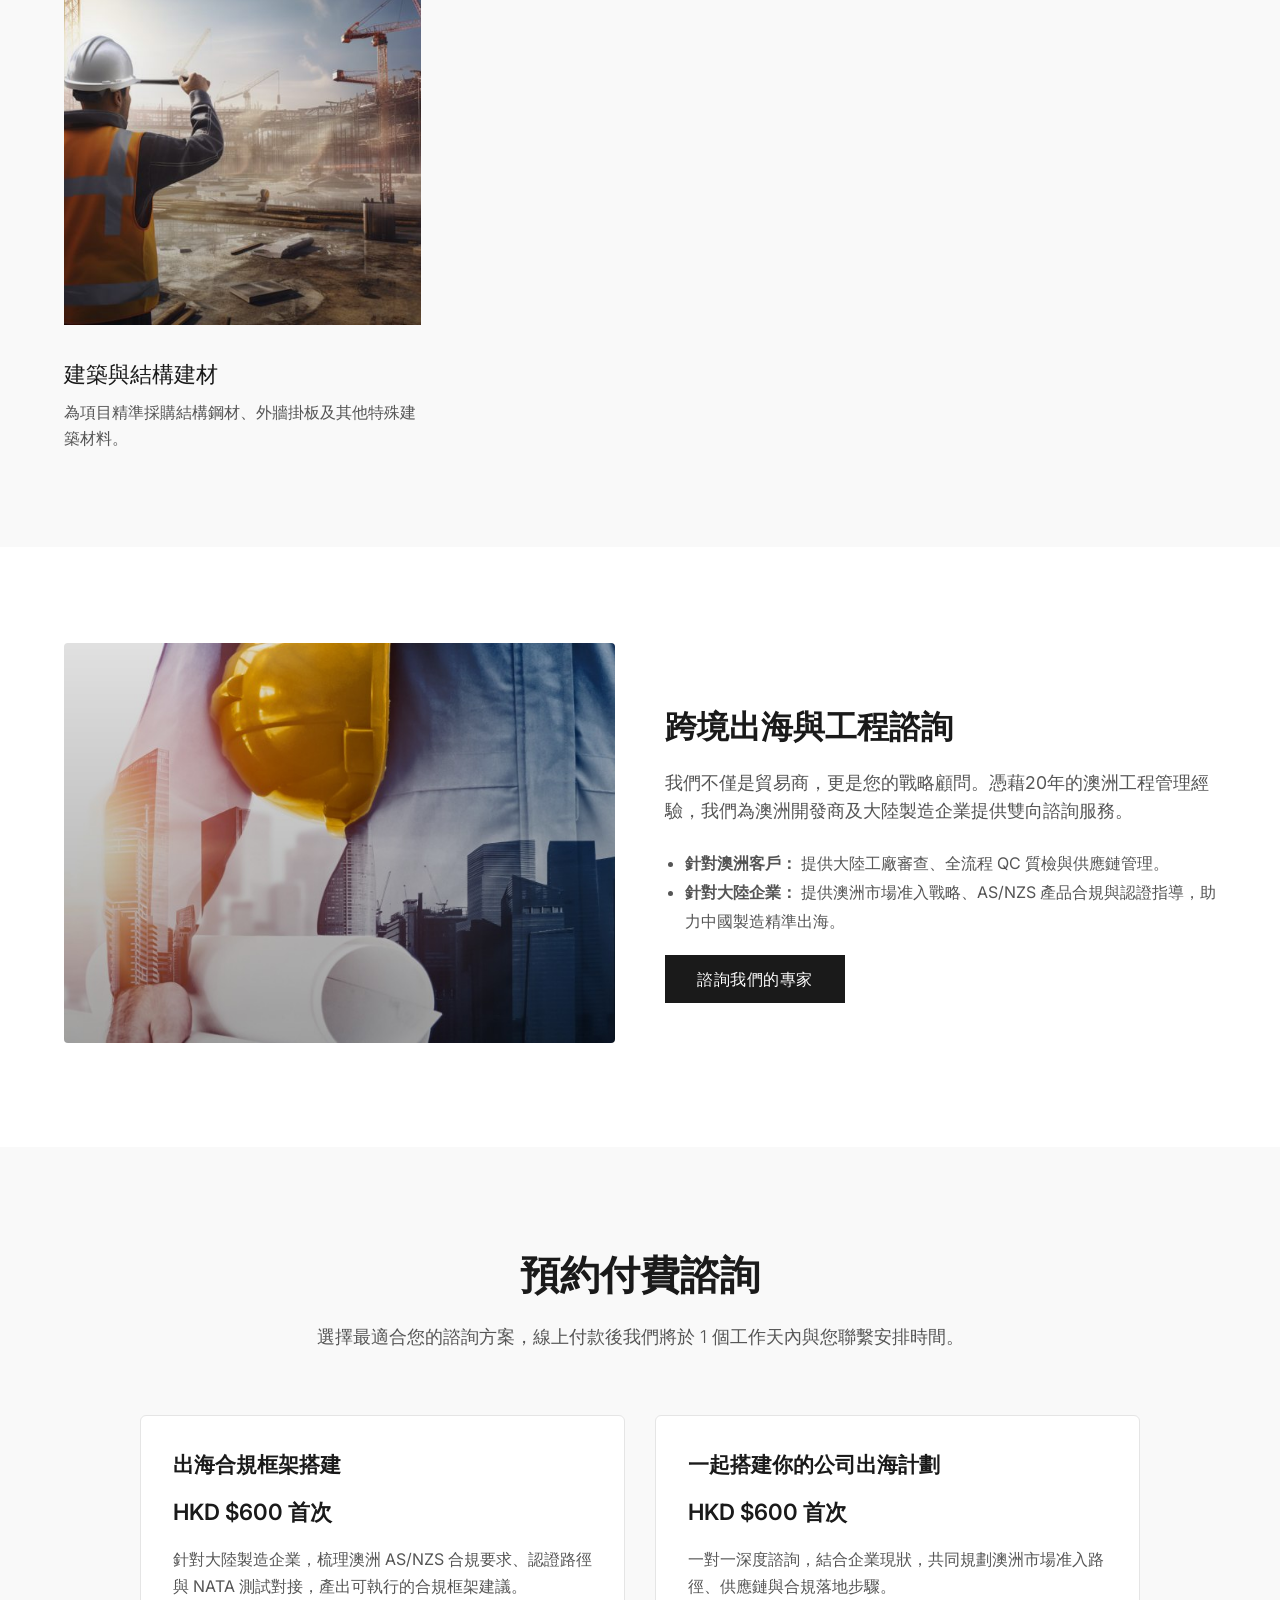
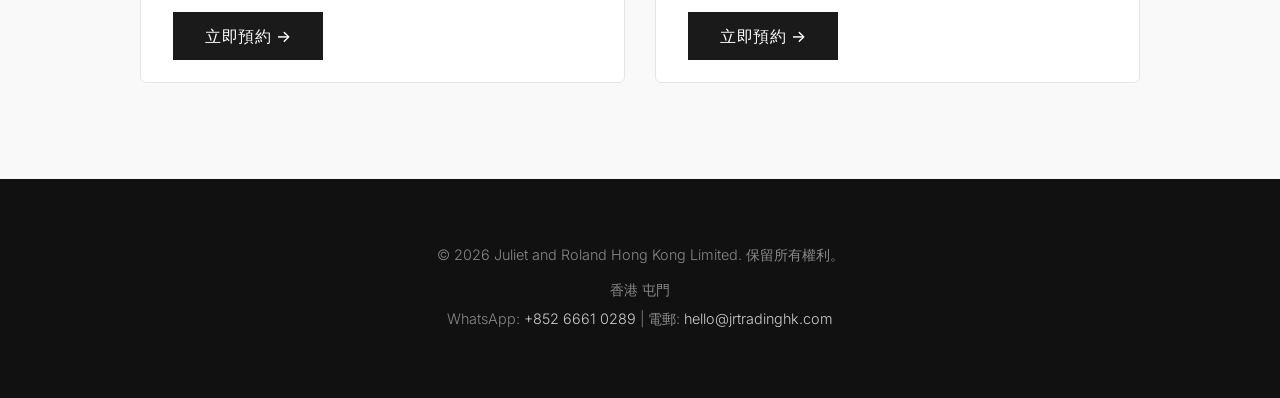
==== commit 6f8fa580: "Add files via upload" ====
--- a/zh-hk/index.html
+++ b/zh-hk/index.html
@@ -3,61 +3,65 @@
 <head>
     <meta charset="UTF-8">
     <meta name="viewport" content="width=device-width, initial-scale=1.0">
-    <title>首頁 | Juliet & Roland Hong Kong Limited</title>
+    <title>澳標建材採購與出海合規諮詢｜Juliet &amp; Roland Hong Kong</title>
+    <meta name="description" content="立足香港，連接中國優質工廠與澳洲市場。提供符合 AS/NZS 標準的門窗、戶外建材、定製櫥櫃採購，以及工廠審查、QC 質檢與澳洲市場准入合規諮詢。" />
     <link rel="stylesheet" href="../assets/css/style.css">
-    <link rel="canonical" href="https://jrtradinghk.com/zh-hk/index.html" />
+    <link rel="icon" type="image/png" href="/assets/images/logo.png" />
+    <link rel="canonical" href="https://jrtradinghk.com/zh-hk/" />
+    <!-- hreflang: must be repeated on both language versions of each page -->
+    <link rel="alternate" hreflang="en" href="https://jrtradinghk.com/" />
+    <link rel="alternate" hreflang="zh-HK" href="https://jrtradinghk.com/zh-hk/" />
+    <link rel="alternate" hreflang="x-default" href="https://jrtradinghk.com/" />
+    <!-- Open Graph / Twitter: link previews (WhatsApp, LinkedIn, WeChat) -->
+    <meta property="og:type" content="website" />
+    <meta property="og:site_name" content="Juliet and Roland Hong Kong Limited" />
+    <meta property="og:locale" content="zh_HK" />
+    <meta property="og:title" content="澳標建材採購與出海合規諮詢｜Juliet &amp; Roland Hong Kong" />
+    <meta property="og:description" content="立足香港，連接中國優質工廠與澳洲市場。提供符合 AS/NZS 標準的門窗、戶外建材、定製櫥櫃採購，以及工廠審查、QC 質檢與澳洲市場准入合規諮詢。" />
+    <meta property="og:url" content="https://jrtradinghk.com/zh-hk/" />
+    <meta property="og:image" content="https://jrtradinghk.com/assets/images/service-consulting.jpg" />
+    <meta name="twitter:card" content="summary_large_image" />
+    <!-- Structured data: tells Google who the business is -->
+    <script type="application/ld+json">
+    {
+      "@context": "https://schema.org",
+      "@type": "ProfessionalService",
+      "name": "Juliet and Roland Hong Kong Limited",
+      "url": "https://jrtradinghk.com/",
+      "logo": "https://jrtradinghk.com/assets/images/logo.png",
+      "telephone": "+852 6661 0289",
+      "email": "hello@jrtradinghk.com",
+      "address": { "@type": "PostalAddress", "addressLocality": "Tuen Mun", "addressCountry": "HK" },
+      "areaServed": ["AU", "CN", "HK"],
+      "description": "Sourcing and compliance consulting connecting Chinese manufacturers with Australian project standards (AS/NZS)."
+    }
+    </script>
     <style>
-        /* ── 付費預約卡片（Stripe Payment Link 佔位）───────────────────── */
-        .booking-grid {
-            display: flex;
-            flex-wrap: wrap;
-            gap: 30px;
-            max-width: 1000px;
-            margin: 0 auto;
-        }
-        .booking-card {
-            flex: 1;
-            min-width: 280px;
-            background: #fff;
-            border: 1px solid #e5e5e5;
-            border-radius: 6px;
-            padding: 2rem;
-            text-align: left;
-        }
-        .booking-card h3 {
-            font-size: 1.3rem;
-            margin-bottom: 0.8rem;
-        }
-        .booking-card p {
-            color: var(--text-light);
-            margin-bottom: 1.5rem;
-            line-height: 1.7;
-        }
-        .booking-card .price {
-            font-size: 1.4rem;
-            font-weight: 600;
-            margin-bottom: 1rem;
-            display: block;
-        }
+        /* Paid booking cards (Stripe Payment Link; quantity can be raised in multiples of HKD 600) */
+        .booking-grid { display: flex; flex-wrap: wrap; gap: 30px; max-width: 1000px; margin: 0 auto; }
+        .booking-card { flex: 1; min-width: 280px; background: #fff; border: 1px solid #e5e5e5; border-radius: 6px; padding: 2rem; text-align: left; }
+        .booking-card h3 { font-size: 1.3rem; margin-bottom: 0.8rem; }
+        .booking-card p { color: var(--text-light); margin-bottom: 1.5rem; line-height: 1.7; }
+        .booking-card .price { font-size: 1.4rem; font-weight: 600; margin-bottom: 1rem; display: block; }
     </style>
 </head>
 <body>
     <header>
-        <a href="index.html" class="logo"><img src="../assets/images/logo.png" alt="JR Trading HK Logo"></a>
-        <div class="hamburger" onclick="document.getElementById('navLinks').classList.toggle('active')">
+        <a href="./" class="logo"><img src="../assets/images/logo.png" alt="Juliet &amp; Roland Hong Kong 標誌"></a>
+        <div class="hamburger" role="button" aria-label="Menu" onclick="document.getElementById('navLinks').classList.toggle('active')">
             <span></span><span></span><span></span>
         </div>
         <nav class="nav-links" id="navLinks">
-            <a href="index.html" class="active">首頁</a>
+            <a href="./" class="active">首頁</a>
             <a href="about-us.html">關於我們</a>
             <a href="products.html">核心產品</a>
             <a href="process.html">服務流程</a>
-            <a href="../en-home.html" class="lang-btn">English</a>
+            <a href="../" class="lang-btn">English</a>
         </nav>
     </header>
 
     <section class="hero">
-        <h1>立足香港<br>連接中國卓越製造<br>服務澳洲市場標準</h1>
+        <h1>立足香港<br>連接中國卓越製造<br>服務澳洲 AS/NZS 標準市場</h1>
         <p>致力消除跨境貿易的合規壁壘。我們憑藉對澳洲合規標準（Compliance）的嚴格把關，為您精選從高質素工程建材到前沿科技、生活風尚的全品類內地優質貨源。</p>
         <div style="display: flex; gap: 15px;">
             <a href="products.html" class="btn-solid">探索產品</a>
@@ -72,15 +76,15 @@
         </div>
         <div class="grid-3">
             <a href="products.html" class="product-card">
-                <div class="img-wrapper"><img src="../assets/images/product-windows.jpg" alt="澳標門窗"></div>
+                <div class="img-wrapper"><img src="../assets/images/product-windows.jpg" alt="澳標鋁合金門窗" loading="lazy" decoding="async"></div>
                 <h3>澳標門窗系統</h3>
                 <p>完全符合 AS/NZS 標準的鋁合金窗、入戶大門、摺疊門與推拉門系統。</p>
             </a>
 
-            <!-- 🌟 Outdoor Video Card 🌟 -->
+            <!-- Outdoor video card -->
             <a href="products.html" class="product-card">
                 <div class="img-wrapper">
-                    <video autoplay loop muted playsinline>
+                    <video autoplay loop muted playsinline preload="metadata" aria-label="戶外防腐木地板與涼亭建材">
                         <source src="../assets/images/product-outdoor.mp4" type="video/mp4">
                     </video>
                 </div>
@@ -89,12 +93,12 @@
             </a>
 
             <a href="products.html" class="product-card">
-                <div class="img-wrapper"><img src="../assets/images/product-cabinets.jpg" alt="定製櫥櫃"></div>
+                <div class="img-wrapper"><img src="../assets/images/product-cabinets.jpg" alt="定製櫥櫃與木作" loading="lazy" decoding="async"></div>
                 <h3>高端定製木作與櫥櫃</h3>
                 <p>嚴格按照建築圖紙規格生產的高端廚櫃、衣櫃及衛浴浴櫃。</p>
             </a>
             <a href="products.html" class="product-card">
-                <div class="img-wrapper"><img src="../assets/images/product-steel.jpg" alt="結構建材"></div>
+                <div class="img-wrapper"><img src="../assets/images/product-steel.jpg" alt="結構鋼材與建築材料" loading="lazy" decoding="async"></div>
                 <h3>建築與結構建材</h3>
                 <p>為項目精準採購結構鋼材、外牆掛板及其他特殊建築材料。</p>
             </a>
@@ -104,7 +108,7 @@
     <section class="section">
         <div style="display: flex; flex-wrap: wrap; gap: 50px; align-items: center; max-width: 1200px; margin: 0 auto;">
             <div style="flex: 1; min-width: 300px;">
-                <img src="../assets/images/service-consulting.jpg" alt="跨境出海與工程諮詢" style="width: 100%; height: 400px; object-fit: cover; border-radius: 4px;">
+                <img src="../assets/images/service-consulting.jpg" alt="跨境出海與工程諮詢" loading="lazy" decoding="async" style="width: 100%; height: 400px; object-fit: cover; border-radius: 4px;">
             </div>
             <div style="flex: 1; min-width: 300px;">
                 <h2 class="title" style="font-size: 2rem;">跨境出海與工程諮詢</h2>
@@ -113,16 +117,12 @@
                     <li><strong>針對澳洲客戶：</strong> 提供大陸工廠審查、全流程 QC 質檢與供應鏈管理。</li>
                     <li><strong>針對大陸企業：</strong> 提供澳洲市場准入戰略、AS/NZS 產品合規與認證指導，助力中國製造精準出海。</li>
                 </ul>
-                <a href="https://wa.me/85266610289" class="btn-solid" target="_blank">諮詢我們的專家</a>
+                <a href="https://wa.me/85266610289" class="btn-solid" target="_blank" rel="noopener">諮詢我們的專家</a>
             </div>
         </div>
     </section>
 
-    <!-- ═══════════════════════════════════════════════════════════
-         付費預約區塊 — Stripe Payment Link 佔位符
-         上線前：把兩個 href 換成真實的 Stripe Payment Link
-         （Stripe Dashboard → Payment Links → 建立產品 → 複製連結）
-    ═══════════════════════════════════════════════════════════ -->
+    <!-- Paid booking section (Stripe Payment Link) -->
     <section class="section section-bg">
         <div class="text-center" style="margin-bottom: 2.5rem;">
             <h2 class="title">預約付費諮詢</h2>
@@ -133,13 +133,13 @@
                 <h3>出海合規框架搭建</h3>
                 <span class="price">HKD $600 首次</span>
                 <p>針對大陸製造企業，梳理澳洲 AS/NZS 合規要求、認證路徑與 NATA 測試對接，產出可執行的合規框架建議。</p>
-                <a href="https://buy.stripe.com/fZu7sNeDw2KDbd13CS04800" class="btn-solid" target="_blank">立即預約 →</a>
+                <a href="https://buy.stripe.com/fZu7sNeDw2KDbd13CS04800" class="btn-solid" target="_blank" rel="noopener">立即預約 →</a>
             </div>
             <div class="booking-card">
                 <h3>一起搭建你的公司出海計劃</h3>
                 <span class="price">HKD $600 首次</span>
                 <p>一對一深度諮詢，結合企業現狀，共同規劃澳洲市場准入路徑、供應鏈與合規落地步驟。</p>
-                <a href="https://buy.stripe.com/fZu7sNeDw2KDbd13CS04800" class="btn-solid" target="_blank">立即預約 →</a>
+                <a href="https://buy.stripe.com/fZu7sNeDw2KDbd13CS04800" class="btn-solid" target="_blank" rel="noopener">立即預約 →</a>
             </div>
         </div>
     </section>
@@ -149,8 +149,8 @@
         <p style="margin-top: 10px; line-height: 2;">
             香港 屯門<br>
             WhatsApp: <a href="https://wa.me/85266610289" style="color: #ccc; text-decoration: none;">+852 6661 0289</a> | 
-            電郵: <a href="/cdn-cgi/l/email-protection#7f171a1313103f150d0b0d1e1b1611181714511c1012" style="color: #ccc; text-decoration: none;"><span class="__cf_email__" data-cfemail="bad2dfd6d6d5fad0c8cec8dbded3d4ddd2d194d9d5d7">[email&#160;protected]</span></a>
+            電郵: <a href="mailto:hello@jrtradinghk.com" style="color: #ccc; text-decoration: none;">hello@jrtradinghk.com</a>
         </p>
     </footer>
-<script data-cfasync="false" src="/cdn-cgi/scripts/5c5dd728/cloudflare-static/email-decode.min.js"></script><script type="module" src="https://static.cloudflareinsights.com/beacon.min.js/v4513226cdae34746b4dedf0b4dfa099e1781791509496" integrity="sha512-ZE9pZaUXND66v380QUtch/5sE9tPFh2zg45pR2PB0CVkCtOREv2AJKkSidISWkysEuQ0EH8faUU5du78bx87UQ==" data-cf-beacon='{"version":"2024.11.0","token":"1346921a63df40ac875e0188ce0958f3","r":1}' crossorigin="anonymous"></script>
+</body>
 </html>
